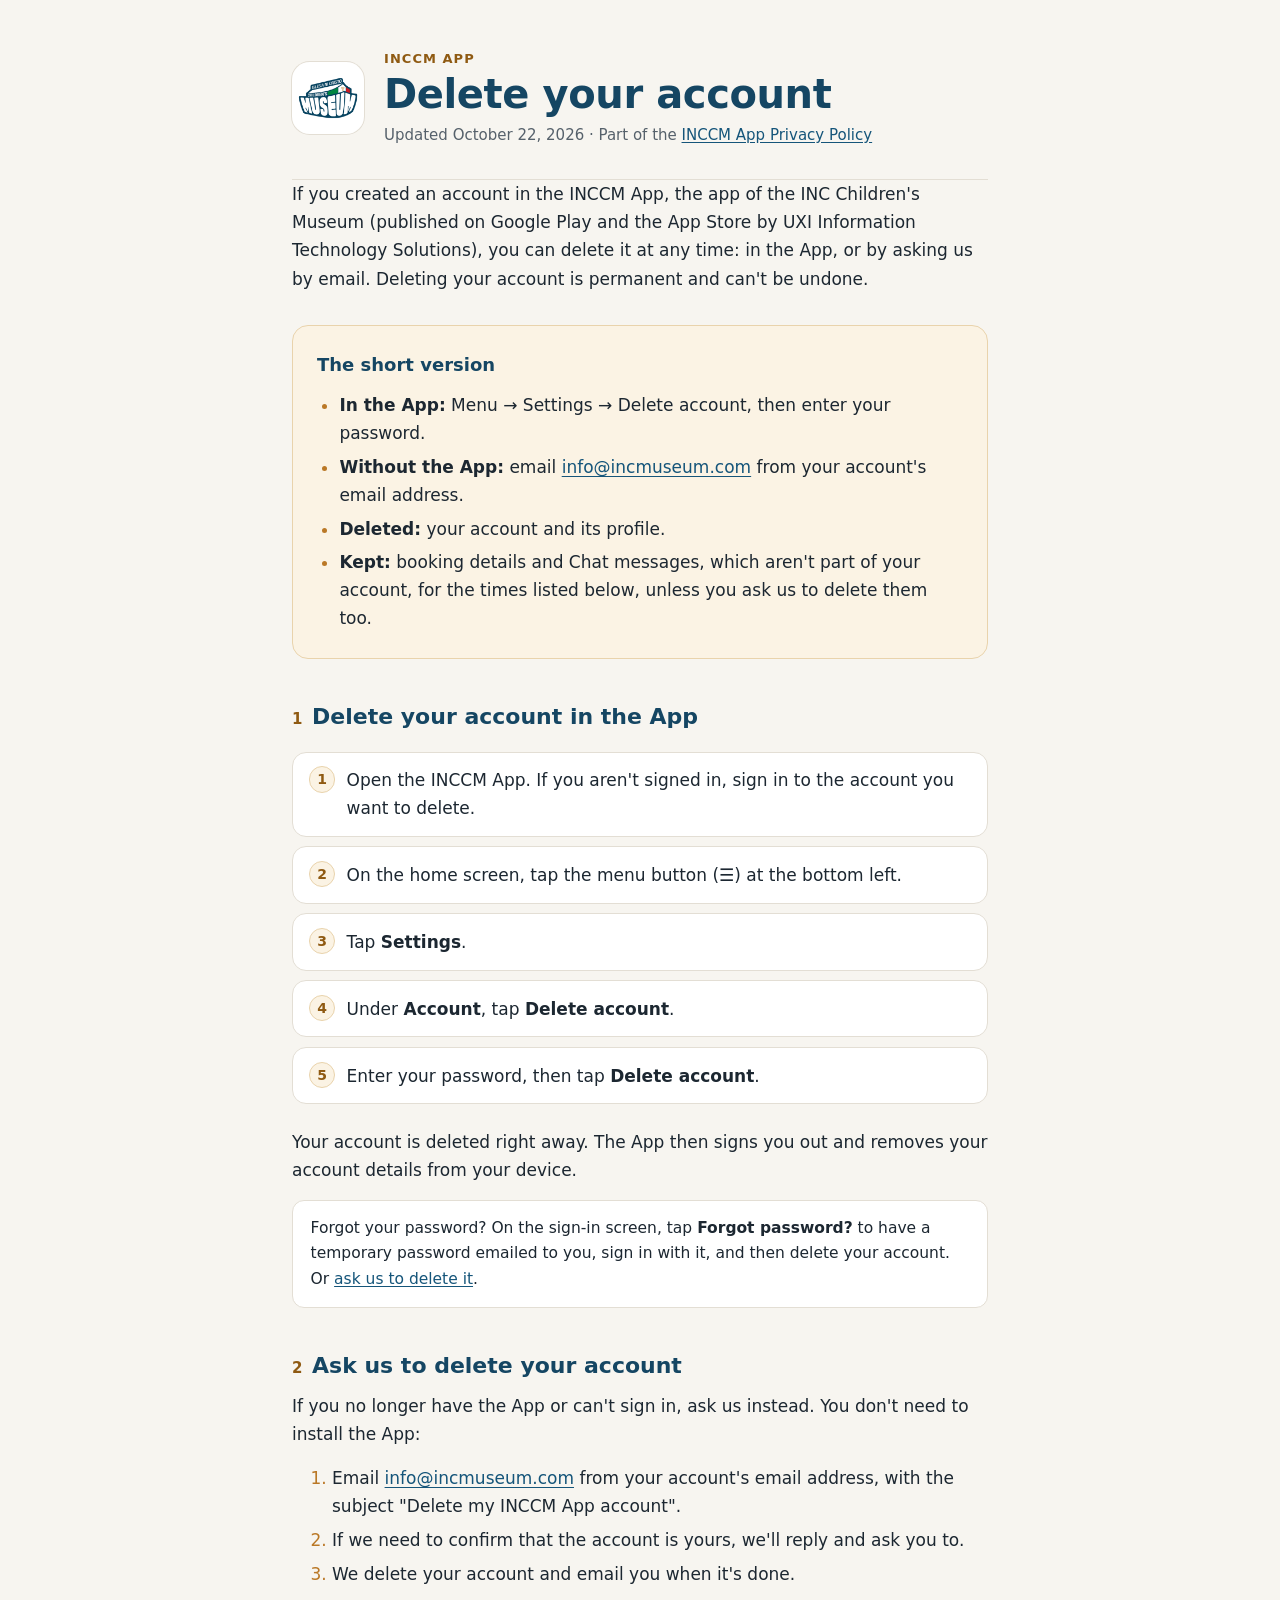
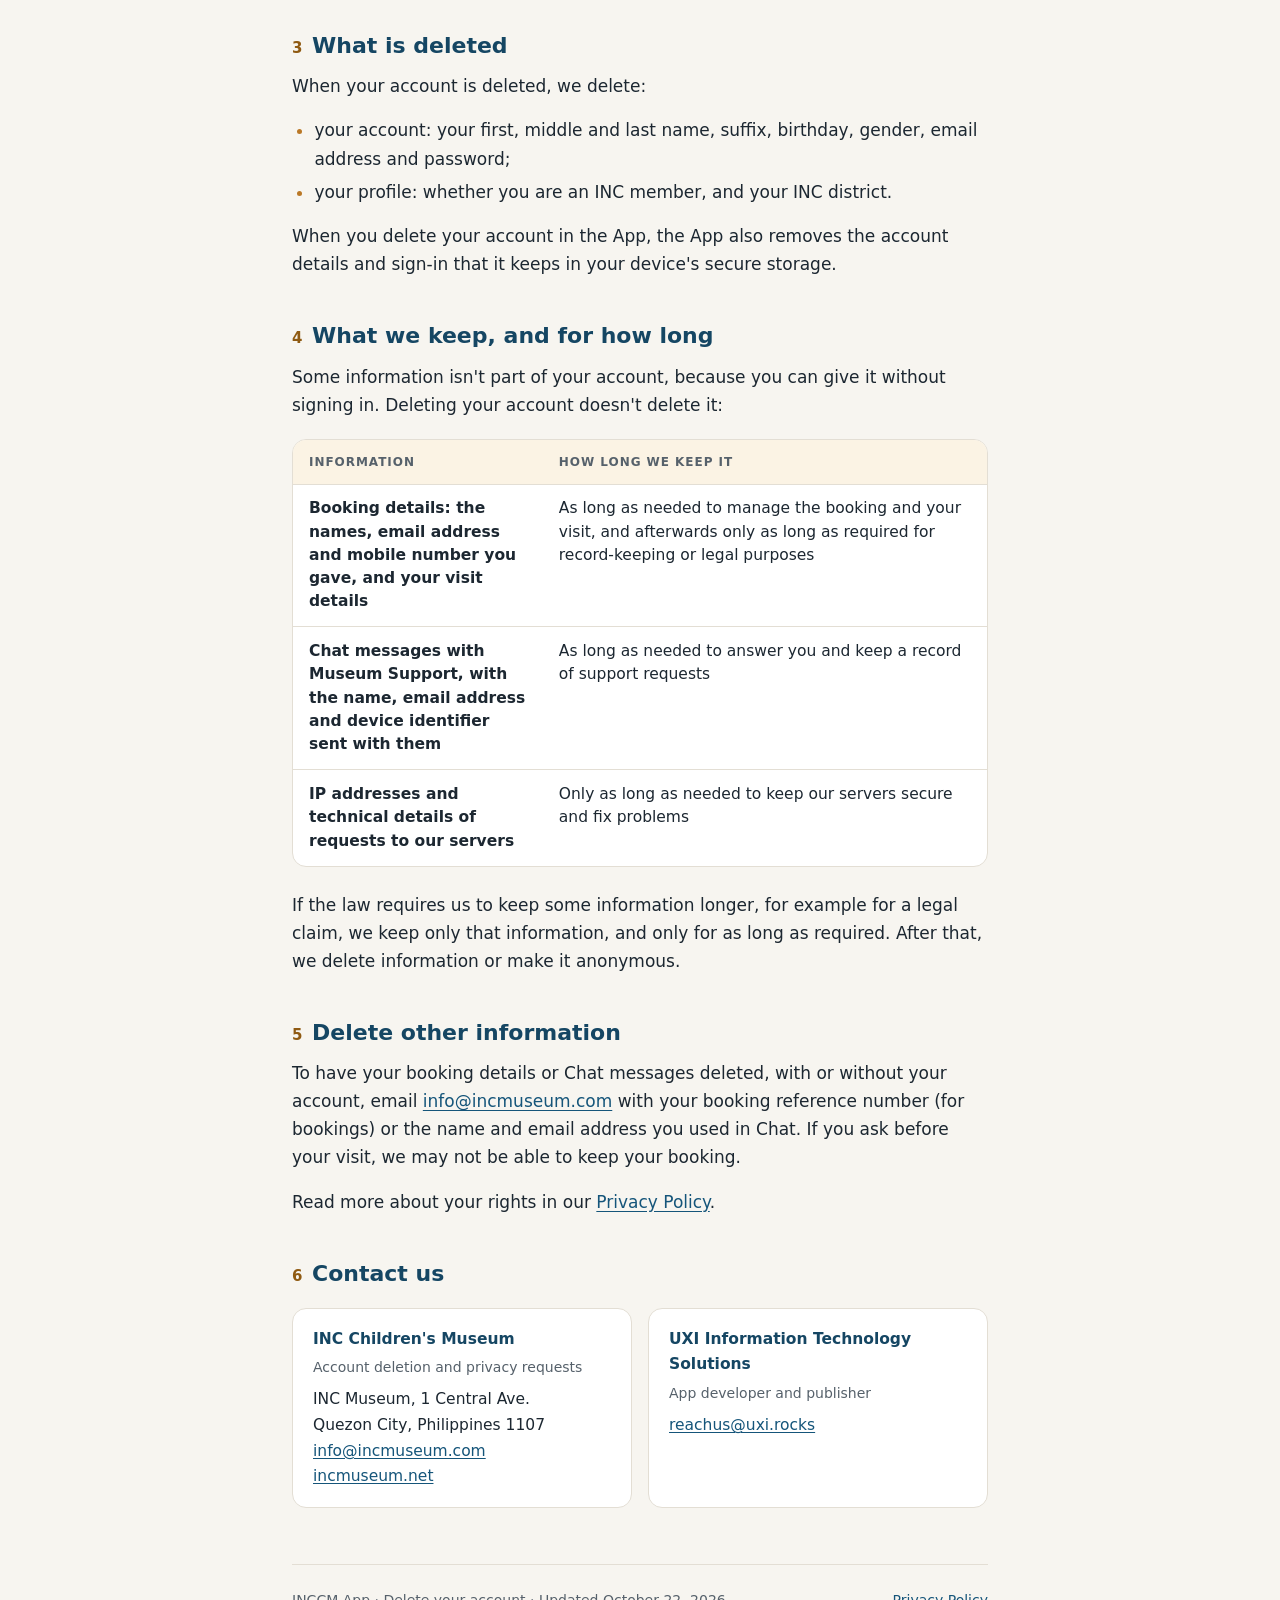
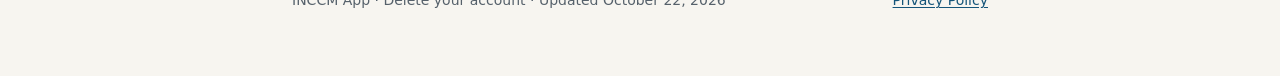
==== delete-account/index.html @ 224182ef "How to delete account page" ====
<!doctype html>
<html lang="en">
  <head>
    <meta charset="utf-8" />
    <meta name="viewport" content="width=device-width, initial-scale=1" />
    <title>Delete your INCCM App account</title>
    <meta
      name="description"
      content="How to delete your INCCM App account, in the App or by email, and what information is deleted or kept."
    />
    <meta name="color-scheme" content="light dark" />
    <meta
      name="theme-color"
      content="#F7F5F0"
      media="(prefers-color-scheme: light)"
    />
    <meta
      name="theme-color"
      content="#0E151C"
      media="(prefers-color-scheme: dark)"
    />
    <link rel="icon" type="image/png" href="../assets/inccm-logo.png" />
    <link rel="apple-touch-icon" href="../assets/apple-touch-icon.png" />
    <link rel="stylesheet" href="../assets/site.css" />
  </head>
  <body>
    <div class="page">
      <header class="masthead" id="top">
        <img
          src="../assets/inccm-logo.png"
          alt="Iglesia Ni Cristo Children's Museum logo"
          width="72"
          height="72"
        />
        <div>
          <p class="eyebrow">INCCM App</p>
          <h1>Delete your account</h1>
          <p class="meta">
            Updated <time datetime="2026-10-22">October 22, 2026</time> · Part
            of the <a href="../">INCCM App Privacy Policy</a>
          </p>
        </div>
      </header>

      <p>
        If you created an account in the INCCM App, the app of the INC
        Children's Museum (published on Google Play and the App Store by UXI
        Information Technology Solutions), you can delete it at any time: in
        the App, or by asking us by email. Deleting your account is permanent
        and can't be undone.
      </p>

      <aside class="glance" aria-labelledby="glance-title">
        <h2 id="glance-title">The short version</h2>
        <ul>
          <li>
            <strong>In the App:</strong> Menu → Settings → Delete account, then
            enter your password.
          </li>
          <li>
            <strong>Without the App:</strong> email
            <a
              href="mailto:info@incmuseum.com?subject=Delete%20my%20INCCM%20App%20account"
              >info@incmuseum.com</a
            >
            from your account's email address.
          </li>
          <li>
            <strong>Deleted:</strong> your account and its profile.
          </li>
          <li>
            <strong>Kept:</strong> booking details and Chat messages, which
            aren't part of your account, for the times listed below, unless you
            ask us to delete them too.
          </li>
        </ul>
      </aside>

      <main>
        <section id="in-the-app">
          <h2><span class="num">1</span>Delete your account in the App</h2>
          <ol class="steps">
            <li>
              Open the INCCM App. If you aren't signed in, sign in to the
              account you want to delete.
            </li>
            <li>
              On the home screen, tap the menu button
              (<span aria-hidden="true">☰</span>) at the bottom left.
            </li>
            <li>Tap <strong>Settings</strong>.</li>
            <li>Under <strong>Account</strong>, tap <strong>Delete account</strong>.</li>
            <li>
              Enter your password, then tap <strong>Delete account</strong>.
            </li>
          </ol>
          <p>
            Your account is deleted right away. The App then signs you out and
            removes your account details from your device.
          </p>
          <p class="note">
            Forgot your password? On the sign-in screen, tap
            <strong>Forgot password?</strong> to have a temporary password
            emailed to you, sign in with it, and then delete your account. Or
            <a href="#by-email">ask us to delete it</a>.
          </p>
        </section>

        <section id="by-email">
          <h2><span class="num">2</span>Ask us to delete your account</h2>
          <p>
            If you no longer have the App or can't sign in, ask us instead. You
            don't need to install the App:
          </p>
          <ol>
            <li>
              Email
              <a
                href="mailto:info@incmuseum.com?subject=Delete%20my%20INCCM%20App%20account"
                >info@incmuseum.com</a
              >
              from your account's email address, with the subject "Delete my
              INCCM App account".
            </li>
            <li>
              If we need to confirm that the account is yours, we'll reply and
              ask you to.
            </li>
            <li>We delete your account and email you when it's done.</li>
          </ol>
        </section>

        <section id="what-is-deleted">
          <h2><span class="num">3</span>What is deleted</h2>
          <p>When your account is deleted, we delete:</p>
          <ul>
            <li>
              your account: your first, middle and last name, suffix, birthday,
              gender, email address and password;
            </li>
            <li>
              your profile: whether you are an INC member, and your INC
              district.
            </li>
          </ul>
          <p>
            When you delete your account in the App, the App also removes the
            account details and sign-in that it keeps in your device's secure
            storage.
          </p>
        </section>

        <section id="what-is-kept">
          <h2><span class="num">4</span>What we keep, and for how long</h2>
          <p>
            Some information isn't part of your account, because you can give
            it without signing in. Deleting your account doesn't delete it:
          </p>
          <div class="table-wrap">
            <table>
              <thead>
                <tr>
                  <th scope="col">Information</th>
                  <th scope="col">How long we keep it</th>
                </tr>
              </thead>
              <tbody>
                <tr>
                  <td>
                    Booking details: the names, email address and mobile number
                    you gave, and your visit details
                  </td>
                  <td data-label="How long we keep it">
                    As long as needed to manage the booking and your visit, and
                    afterwards only as long as required for record-keeping or
                    legal purposes
                  </td>
                </tr>
                <tr>
                  <td>
                    Chat messages with Museum Support, with the name, email
                    address and device identifier sent with them
                  </td>
                  <td data-label="How long we keep it">
                    As long as needed to answer you and keep a record of support
                    requests
                  </td>
                </tr>
                <tr>
                  <td>
                    IP addresses and technical details of requests to our
                    servers
                  </td>
                  <td data-label="How long we keep it">
                    Only as long as needed to keep our servers secure and fix
                    problems
                  </td>
                </tr>
              </tbody>
            </table>
          </div>
          <p>
            If the law requires us to keep some information longer, for
            example for a legal claim, we keep only that information, and only
            for as long as required. After that, we delete information or make
            it anonymous.
          </p>
        </section>

        <section id="other-information">
          <h2><span class="num">5</span>Delete other information</h2>
          <p>
            To have your booking details or Chat messages deleted, with or
            without your account, email
            <a
              href="mailto:info@incmuseum.com?subject=INCCM%20App%20deletion%20request"
              >info@incmuseum.com</a
            >
            with your booking reference number (for bookings) or the name and
            email address you used in Chat. If you ask before your visit, we
            may not be able to keep your booking.
          </p>
          <p>
            Read more about your rights in our
            <a href="../#your-rights">Privacy Policy</a>.
          </p>
        </section>

        <section id="contact">
          <h2><span class="num">6</span>Contact us</h2>
          <div class="contact">
            <address>
              <strong>INC Children's Museum</strong>
              <span class="role">Account deletion and privacy requests</span>
              INC Museum, 1 Central Ave.<br />
              Quezon City, Philippines 1107<br />
              <a
                href="mailto:info@incmuseum.com?subject=Delete%20my%20INCCM%20App%20account"
                >info@incmuseum.com</a
              ><br />
              <a href="https://incmuseum.net">incmuseum.net</a>
            </address>
            <address>
              <strong>UXI Information Technology Solutions</strong>
              <span class="role">App developer and publisher</span>
              <a href="mailto:reachus@uxi.rocks?subject=INCCM%20App"
                >reachus@uxi.rocks</a
              >
            </address>
          </div>
        </section>
      </main>

      <footer>
        <span>INCCM App · Delete your account · Updated October 22, 2026</span>
        <a href="../">Privacy Policy</a>
      </footer>
    </div>
  </body>
</html>
---- assets/site.css ----
/* Shared by every page of the INCCM App privacy site. */

:root {
  --bg: #f7f5f0;
  --surface: #ffffff;
  --text: #1c2731;
  --muted: #56616b;
  --border: #e3ded4;
  --heading: #154663;
  --link: #15557a;
  --gold: #8f5a12;
  --gold-tint: #fbf3e4;
  --gold-line: #e9d3ac;
  --mark: #ba7826;
}

@media (prefers-color-scheme: dark) {
  :root {
    --bg: #0e151c;
    --surface: #151f29;
    --text: #e4e9ed;
    --muted: #9eaab4;
    --border: #263440;
    --heading: #d3e6f3;
    --link: #8fc4e6;
    --gold: #e6ba6e;
    --gold-tint: #1e1c17;
    --gold-line: #4a3b22;
    --mark: #e6ba6e;
  }
}

*,
*::before,
*::after {
  box-sizing: border-box;
}

html {
  scroll-behavior: smooth;
  -webkit-text-size-adjust: 100%;
}

@media (prefers-reduced-motion: reduce) {
  html {
    scroll-behavior: auto;
  }
}

body {
  margin: 0;
  background: var(--bg);
  color: var(--text);
  font-family:
    system-ui,
    -apple-system,
    "Segoe UI",
    Roboto,
    "Helvetica Neue",
    Arial,
    sans-serif;
  font-size: 1.0625rem;
  line-height: 1.65;
}

.page {
  max-width: 46rem;
  margin: 0 auto;
  padding: 0 1.25rem 4rem;
}

a {
  color: var(--link);
  text-underline-offset: 0.15em;
}
a:hover {
  text-decoration-thickness: 2px;
}
a:focus-visible {
  outline: 2px solid var(--link);
  outline-offset: 2px;
  border-radius: 2px;
}

/* Masthead */

.masthead {
  display: flex;
  align-items: center;
  gap: 1.25rem;
  padding: 3rem 0 2rem;
  border-bottom: 1px solid var(--border);
}

.masthead img {
  flex: none;
  width: 4.5rem;
  height: 4.5rem;
  border-radius: 1.1rem;
  background: #ffffff;
  box-shadow: 0 0 0 1px var(--border);
}

.eyebrow {
  margin: 0;
  color: var(--gold);
  font-size: 0.8125rem;
  font-weight: 700;
  letter-spacing: 0.08em;
  text-transform: uppercase;
}

h1 {
  margin: 0.1rem 0 0.35rem;
  color: var(--heading);
  font-size: clamp(1.9rem, 6vw, 2.5rem);
  line-height: 1.15;
  letter-spacing: -0.01em;
}

.meta {
  margin: 0;
  color: var(--muted);
  font-size: 0.9375rem;
}

/* Short version */

.glance {
  margin: 2rem 0;
  padding: 1.5rem 1.5rem 1.25rem;
  background: var(--gold-tint);
  border: 1px solid var(--gold-line);
  border-radius: 1rem;
}

.glance h2 {
  margin: 0 0 0.75rem;
  font-size: 1.125rem;
  color: var(--heading);
}

.glance > :last-child {
  margin-bottom: 0;
}

.checks {
  list-style: none;
  margin: 0;
  padding: 0;
}

.checks li {
  position: relative;
  padding-left: 1.9rem;
  margin: 0.55rem 0;
}

.checks svg {
  position: absolute;
  left: 0;
  top: 0.2rem;
  width: 1.2rem;
  height: 1.2rem;
  color: var(--mark);
}

/* Contents */

.toc {
  margin: 0 0 1rem;
  padding: 1.25rem 1.5rem;
  background: var(--surface);
  border: 1px solid var(--border);
  border-radius: 1rem;
}

.toc h2 {
  margin: 0 0 0.5rem;
  font-size: 0.8125rem;
  font-weight: 700;
  letter-spacing: 0.08em;
  text-transform: uppercase;
  color: var(--muted);
}

.toc ol {
  margin: 0;
  padding-left: 1.5rem;
  columns: 2;
  column-gap: 2rem;
  font-size: 0.9688rem;
}

.toc li {
  break-inside: avoid;
  margin: 0.2rem 0;
}
.toc li::marker {
  color: var(--muted);
}

@media (max-width: 560px) {
  .toc ol {
    columns: 1;
  }
}

/* Sections */

section {
  scroll-margin-top: 1.5rem;
}

section > h2 {
  display: flex;
  align-items: baseline;
  gap: 0.6rem;
  margin: 2.75rem 0 0.75rem;
  color: var(--heading);
  font-size: 1.375rem;
  line-height: 1.3;
}

section > h2 .num {
  flex: none;
  color: var(--gold);
  font-size: 0.9375rem;
  font-variant-numeric: tabular-nums;
}

h3 {
  margin: 1.75rem 0 0.5rem;
  color: var(--heading);
  font-size: 1.0625rem;
}

p,
ul,
ol {
  margin: 0 0 1rem;
}
ul {
  padding-left: 1.4rem;
}
li {
  margin: 0.35rem 0;
}
li::marker {
  color: var(--mark);
}

.note {
  padding: 0.9rem 1.1rem;
  background: var(--surface);
  border: 1px solid var(--border);
  border-radius: 0.75rem;
  font-size: 0.9688rem;
}

/* Numbered steps */

.steps {
  list-style: none;
  counter-reset: step;
  margin: 1.25rem 0 1.5rem;
  padding: 0;
}

.steps li {
  counter-increment: step;
  position: relative;
  margin: 0;
  padding: 0.85rem 1rem 0.85rem 3.35rem;
  background: var(--surface);
  border: 1px solid var(--border);
  border-radius: 0.875rem;
}

.steps li + li {
  margin-top: 0.6rem;
}

.steps li::before {
  content: counter(step);
  position: absolute;
  left: 1rem;
  top: 0.85rem;
  width: 1.65rem;
  height: 1.65rem;
  border: 1px solid var(--gold-line);
  border-radius: 50%;
  background: var(--gold-tint);
  color: var(--gold);
  font-size: 0.875rem;
  font-weight: 700;
  line-height: 1.55rem;
  text-align: center;
  font-variant-numeric: tabular-nums;
}

/* Data table */

.table-wrap {
  margin: 1.25rem 0 1.5rem;
}

table {
  width: 100%;
  border-collapse: separate;
  border-spacing: 0;
  background: var(--surface);
  border: 1px solid var(--border);
  border-radius: 0.875rem;
  overflow: hidden;
  font-size: 0.9688rem;
  line-height: 1.5;
}

th,
td {
  padding: 0.8rem 1rem;
  text-align: left;
  vertical-align: top;
  border-bottom: 1px solid var(--border);
}

tbody tr:last-child td {
  border-bottom: 0;
}

thead th {
  color: var(--muted);
  font-size: 0.75rem;
  font-weight: 700;
  letter-spacing: 0.08em;
  text-transform: uppercase;
  background: var(--gold-tint);
}

td:first-child {
  font-weight: 600;
  width: 36%;
}

@media (max-width: 640px) {
  table,
  thead,
  tbody,
  tr,
  th,
  td {
    display: block;
  }
  thead {
    position: absolute;
    width: 1px;
    height: 1px;
    overflow: hidden;
    clip: rect(0 0 0 0);
  }
  tr {
    padding: 0.9rem 1rem;
    border-bottom: 1px solid var(--border);
  }
  tbody tr:last-child {
    border-bottom: 0;
  }
  td {
    width: auto !important;
    padding: 0.15rem 0;
    border: 0;
  }
  td + td {
    margin-top: 0.5rem;
  }
  td + td::before {
    content: attr(data-label);
    display: block;
    color: var(--muted);
    font-size: 0.75rem;
    font-weight: 700;
    letter-spacing: 0.08em;
    text-transform: uppercase;
  }
}

/* Contact */

.contact {
  display: grid;
  grid-template-columns: repeat(auto-fit, minmax(16rem, 1fr));
  gap: 1rem;
  margin: 1.25rem 0;
}

.contact address {
  padding: 1.1rem 1.25rem;
  background: var(--surface);
  border: 1px solid var(--border);
  border-radius: 0.875rem;
  font-style: normal;
  font-size: 0.9688rem;
}

.contact strong {
  display: block;
  color: var(--heading);
  margin-bottom: 0.25rem;
}
.contact .role {
  display: block;
  color: var(--muted);
  font-size: 0.875rem;
  margin-bottom: 0.5rem;
}

footer {
  margin-top: 3.5rem;
  padding-top: 1.5rem;
  border-top: 1px solid var(--border);
  color: var(--muted);
  font-size: 0.875rem;
  display: flex;
  flex-wrap: wrap;
  justify-content: space-between;
  gap: 0.5rem 1.5rem;
}

@media (max-width: 480px) {
  body {
    font-size: 1rem;
  }
  .masthead {
    padding-top: 2rem;
    gap: 1rem;
  }
  .masthead img {
    width: 3.75rem;
    height: 3.75rem;
    border-radius: 0.9rem;
  }
  .glance,
  .toc {
    padding: 1.15rem 1.1rem;
  }
}

@media print {
  :root {
    --bg: #ffffff;
    --surface: #ffffff;
    --gold-tint: #ffffff;
  }
  .toc,
  footer a {
    display: none;
  }
  section {
    break-inside: auto;
  }
  section > h2 {
    break-after: avoid;
  }
  a {
    color: inherit;
  }
}
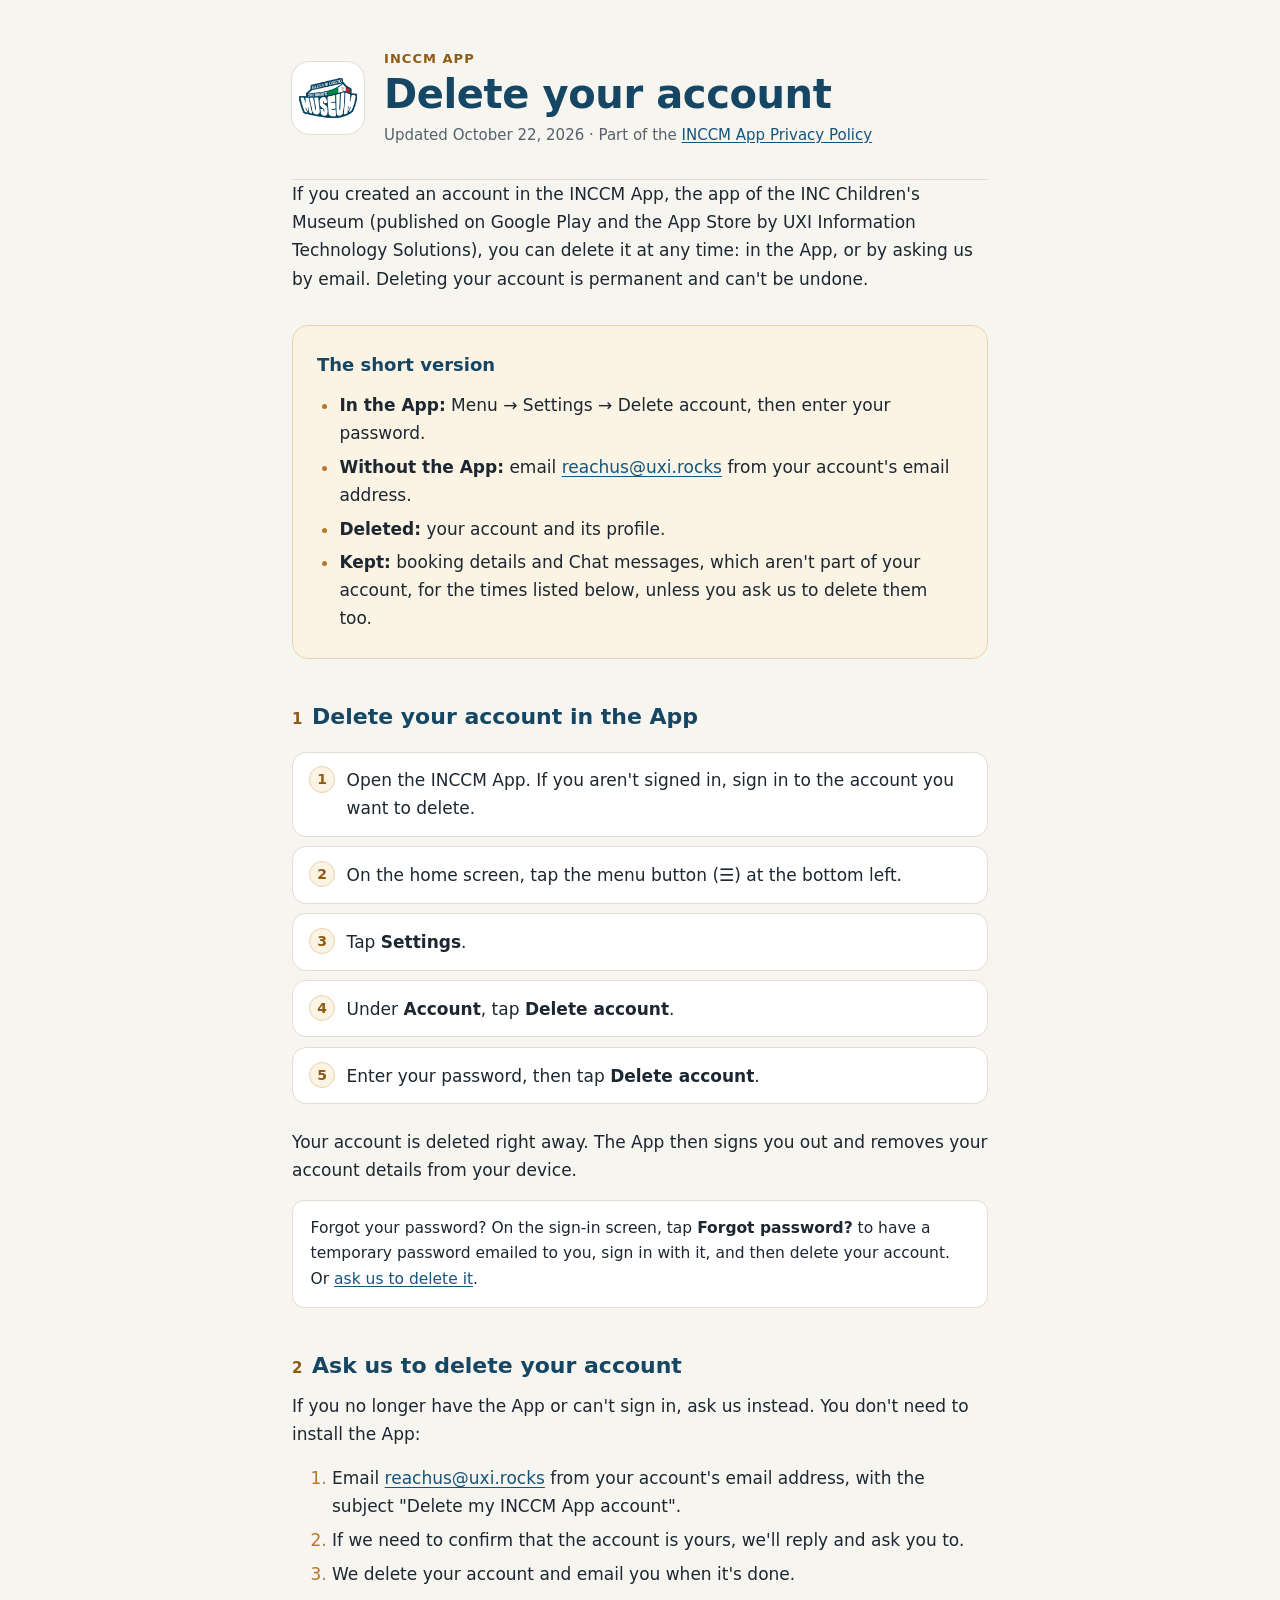
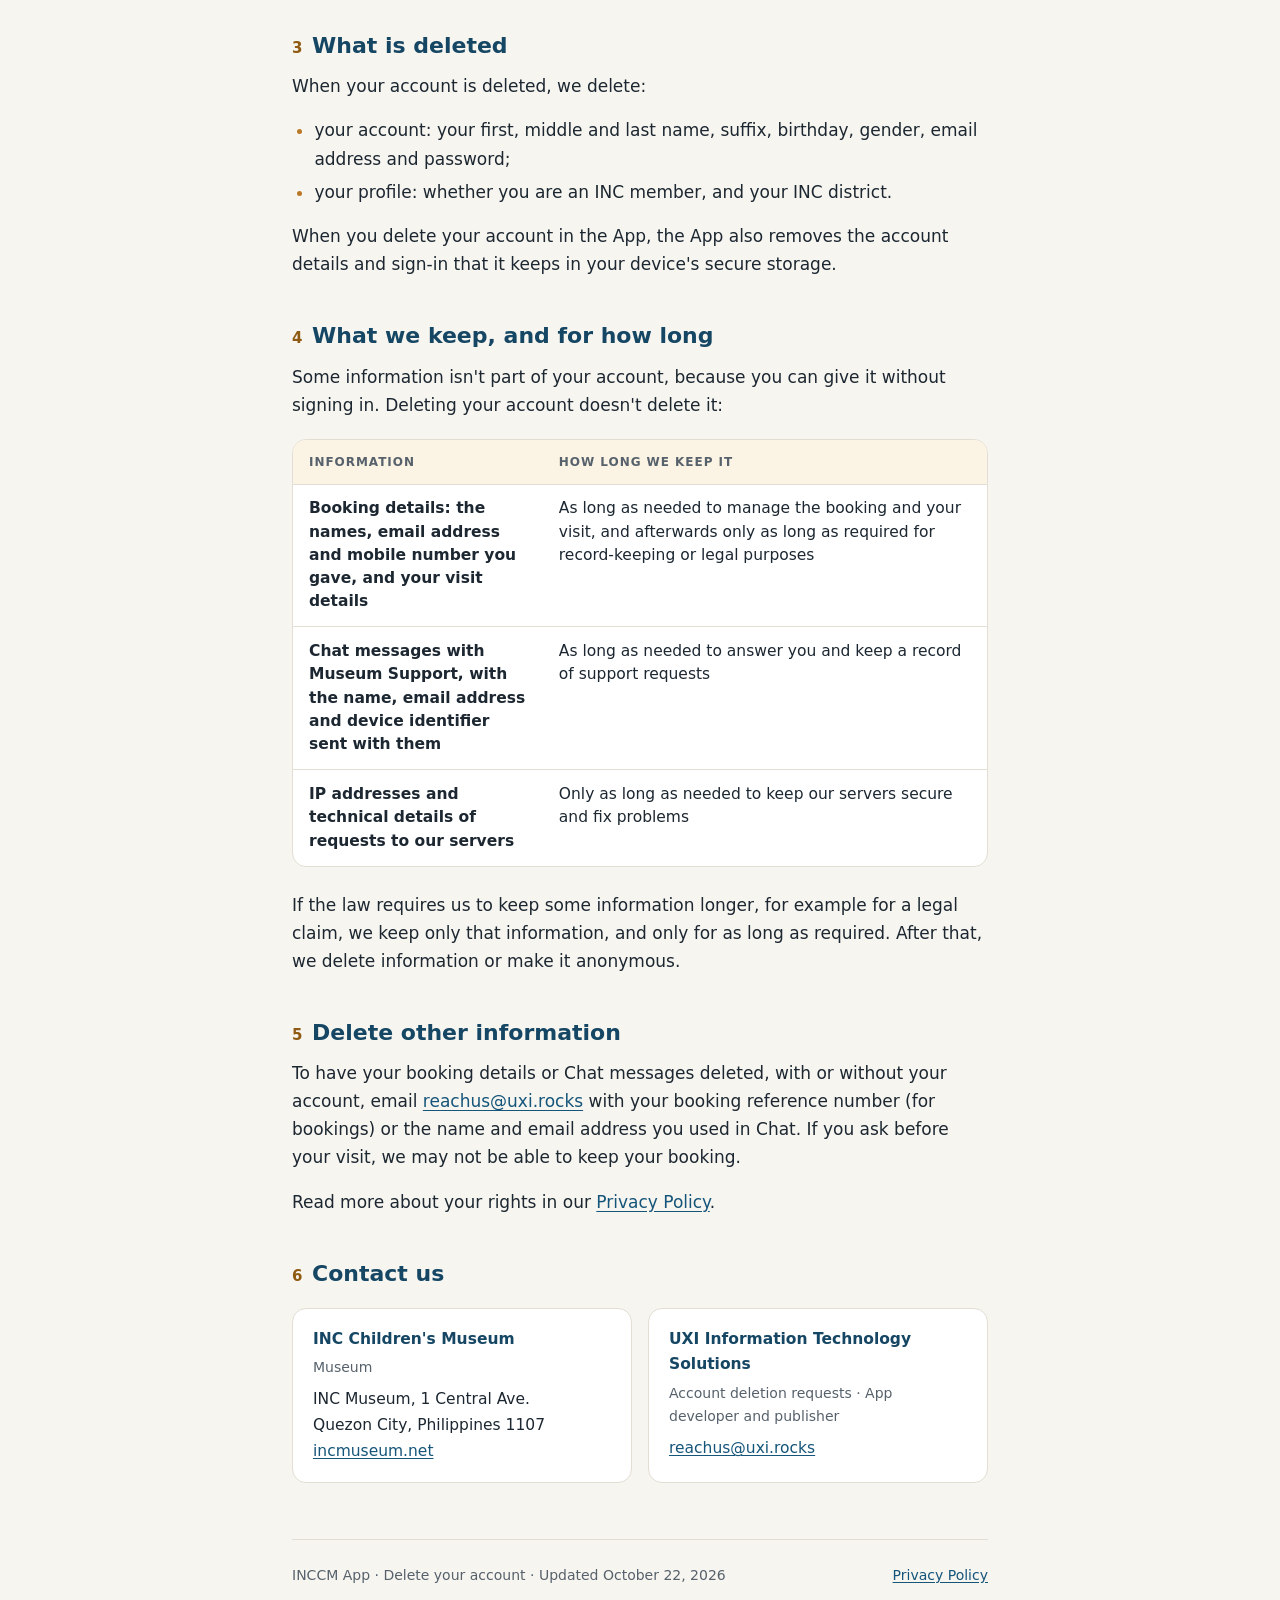
==== commit faf5898a: "Update email contact on How to delete account" ====
--- a/delete-account/index.html
+++ b/delete-account/index.html
@@ -60,8 +60,8 @@
           <li>
             <strong>Without the App:</strong> email
             <a
-              href="mailto:info@incmuseum.com?subject=Delete%20my%20INCCM%20App%20account"
-              >info@incmuseum.com</a
+              href="mailto:reachus@uxi.rocks?subject=Delete%20my%20INCCM%20App%20account"
+              >reachus@uxi.rocks</a
             >
             from your account's email address.
           </li>
@@ -116,8 +116,8 @@
             <li>
               Email
               <a
-                href="mailto:info@incmuseum.com?subject=Delete%20my%20INCCM%20App%20account"
-                >info@incmuseum.com</a
+                href="mailto:reachus@uxi.rocks?subject=Delete%20my%20INCCM%20App%20account"
+                >reachus@uxi.rocks</a
               >
               from your account's email address, with the subject "Delete my
               INCCM App account".
@@ -213,8 +213,8 @@
             To have your booking details or Chat messages deleted, with or
             without your account, email
             <a
-              href="mailto:info@incmuseum.com?subject=INCCM%20App%20deletion%20request"
-              >info@incmuseum.com</a
+              href="mailto:reachus@uxi.rocks?subject=INCCM%20App%20deletion%20request"
+              >reachus@uxi.rocks</a
             >
             with your booking reference number (for bookings) or the name and
             email address you used in Chat. If you ask before your visit, we
@@ -231,19 +231,18 @@
           <div class="contact">
             <address>
               <strong>INC Children's Museum</strong>
-              <span class="role">Account deletion and privacy requests</span>
+              <span class="role">Museum</span>
               INC Museum, 1 Central Ave.<br />
               Quezon City, Philippines 1107<br />
-              <a
-                href="mailto:info@incmuseum.com?subject=Delete%20my%20INCCM%20App%20account"
-                >info@incmuseum.com</a
-              ><br />
               <a href="https://incmuseum.net">incmuseum.net</a>
             </address>
             <address>
               <strong>UXI Information Technology Solutions</strong>
-              <span class="role">App developer and publisher</span>
-              <a href="mailto:reachus@uxi.rocks?subject=INCCM%20App"
+              <span class="role"
+                >Account deletion requests · App developer and publisher</span
+              >
+              <a
+                href="mailto:reachus@uxi.rocks?subject=Delete%20my%20INCCM%20App%20account"
                 >reachus@uxi.rocks</a
               >
             </address>
